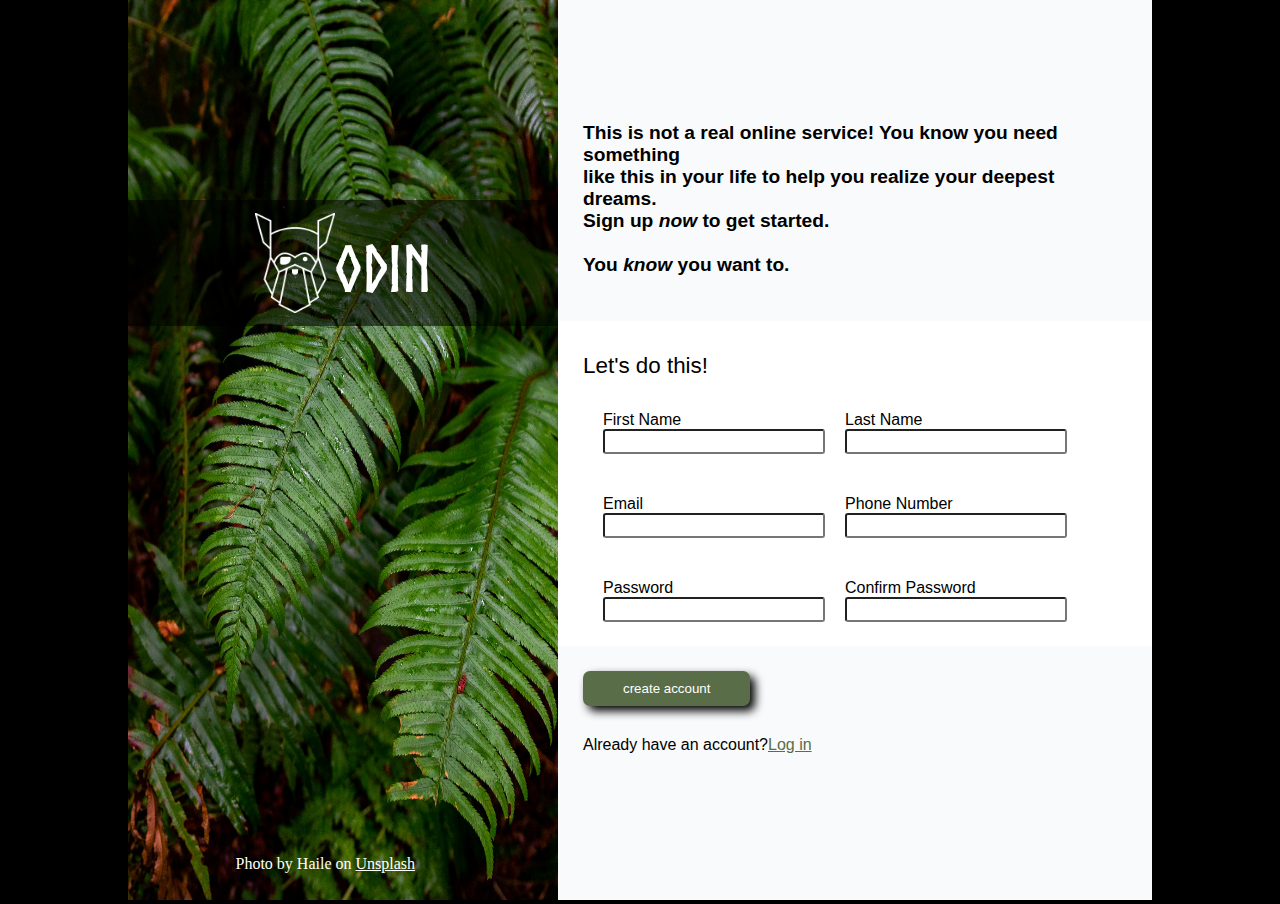
==== index.html @ f2701062 "cant get javascript form validation to work" ====
<!DOCTYPE html>
<html lang="en">
<head>
    <meta charset="UTF-8">
    <meta name="viewport" content="width=device-width, initial-scale=1.0">
    <link rel="stylesheet" href="style.css">
    <link rel="icon" href="favicon/favicon.ico">
    <title>Sign Up Form</title>
</head>
<body>
    <section class="form">
    <header>
    <div class="sideImage">
        <img class="west" src="/images/west.jpg" alt="picture of leaf from the rainforest">
        <div class="banner">
            <img class="odinLogo" src="/images/odinLogo.png" alt="Odin logo">
            <p>ODIN</p>
        </div>
        <div class="imageCredits"><p>Photo by Haile on <a href="https://unsplash.com/photos/green-leaf-plant-in-close-up-photography-25xggax4bSA" target="_blank">Unsplash</a></p></div>
    </div>
    </header>
    <main class="main">
        <div class="mainText">This is not a real online service! You know you need something</br> like this in your life to help you realize your deepest dreams.</br> Sign up <em>now</em> to get started. </br></br>You <em>know</em> you want to.</div>
        <form id="form">
            <section class="formInfo">
                <div class="heading">Let's do this!</div>
            <div class="formInput">
                <div class="userName">
                    <div>
                        <label for="firstName">First Name</label>
                        <input type="text" id="firstName" name="firstName" required>
                        <div class="error"></div>
                    </div>
                    <div>
                        <label for="lastName">Last Name</label>
                        <input type="text" id="lastName" name="lastName" required>
                        <div class="error"></div>
                    </div>
                </div>
                <div class="emailPhone">
                    <div>
                        <label for="email">Email</label>
                        <input type="email" id="email" name="email" required>
                        <div class="error"></div>
                    </div>
                    <div>
                        <label for="phone">Phone Number</label>
                        <input id="phone" type="text" class="phoneNumber" required>
                        <div class="error"></div>
                    </div>
                </div>
                <div class="passwords">
                    <div>
                        <label for="password">Password</label>
                        <input type="password" id="password" name="password" required>
                        <div class="error"></div>
                    </div>
                    <div>
                        <label for="confirmPassword">Confirm Password</label>
                        <input type="password" id="confirmPassword" name="confirmPassword" required>
                        <div class="error"></div>
                    </div>
                </div>
            </div>
            </section>
        
        <div class="signUpBtn">
                <div>
                    <button class="btn" value="submit"type="submit" href="/account.html" target="_blank">create account </button> 
                </div>
            <div class="logIn">
                <p>Already have an account?<a href="/account.html"  target="_blank">Log in</a></p>
            </div>
        </div>
        </form>
    </main>
</section>
    <script src="script.js"></script>
</body>
</html>
---- style.css ----
*{
    margin: 0;
    padding: 0;
}
@font-face {
    font-family: myFirstFont;
    src: url(/fonts/Norse-Bold.otf);
  }
body{
    
    
    background-color: black;
}


/* COVERS THE IMAGE */
header{
    padding: 0;
    margin: 0;
}
.form{
    background-color: white;
    display: flex;
    margin: auto;
    width: 80%;
    height: 100vh
}
.sideImage {
    position: relative;
    display: inline-block;
  }
.west{
    display: block;
    width: 430px;
    height: 100vh;

}
.odinLogo{
    width: 80px;
    height: 100px;
    top: 25%;
}
.banner{
    background: rgba(0, 0, 0, 0.55);
    position: absolute;
    width: 100%;
    display: flex;
    justify-content: center;
    align-items: center;
    top: 200px;
    padding: 13px 0px;

    /*
    display:flex;
    position: absolute;
    background-color: rgba(0, 0, 0, 0.6);
    justify-content: center;
    color: white;
    top: 30%; 
    left: 50%;
    width: 430px;
    height: 75px;
    padding: 20px 0;
    transform: translate(-50%, -50%); 
    */
}
.banner p{
    text-align: center;
    font-family: myFirstFont;
    font-size: 4rem;
    padding-top: 10px;
    color: white;
}
.imageCredits{
    position: absolute;
    top: 95%;
    left: 25%;
    color: white;
    padding: 0;
}
.imageCredits a {
    color: white;
}

/* FORM */

.main{
    background-color: rgb(249,250,251);
    display: flex;
    flex-direction: column;
    justify-content: center;
    width: 100%;
    gap: 20px;
}
.mainText{
    padding: 25px;
    font-size: 1.2rem;
    font-weight: 550;
    font-family:Arial, Helvetica, sans-serif;
}
.formInfo{
    background-color: white;
    height: 275px;
    font-family:Arial, Helvetica, sans-serif;
    padding: 25px;
}
.heading{
    font-size: 1.4rem;
    font-weight: 520;
    padding: 7px 0;
}
.formInput{
    display: flex;
    flex-direction: column;
    justify-content: space-between;
    gap: 40px;
    padding: 25px 0;
}
.formInput div {
    display: flex;
    padding: 0 10px;
}
.formInput div div {
    display: flex;
    flex-direction: column;
}
input{
    display: flex;
    flex-direction: column;
    width: 200px;
    padding: 3px 9px;
    border-radius: 3px;
}
input:focus {
    border: 1px solid rgb(0, 150, 255);
	border-radius: 3px;
    padding: 5px 11px;
}  
  .error{
    margin-top: 1px;
    color: red;
    font-style: italic;
  }

/* SIGN UP BTN*/

.signUpBtn{
    display: flex;
    padding: 25px;
    gap: 30px;
    flex-direction: column;
    margin-bottom: 25px;
}
.btn{
    background-color: rgb(89,109,72);
    padding: 10px 40px;
    border-radius: 7px;
    border: none;
    box-shadow: 5px 5px 10px black;
    color: white;
    cursor: pointer;
    
}
.logIn{
    font-size: 1rem;
    font-weight: 520;
    font-family:Arial, Helvetica, sans-serif;
}
.logIn a{
 color: rgb(89,109,72);
}
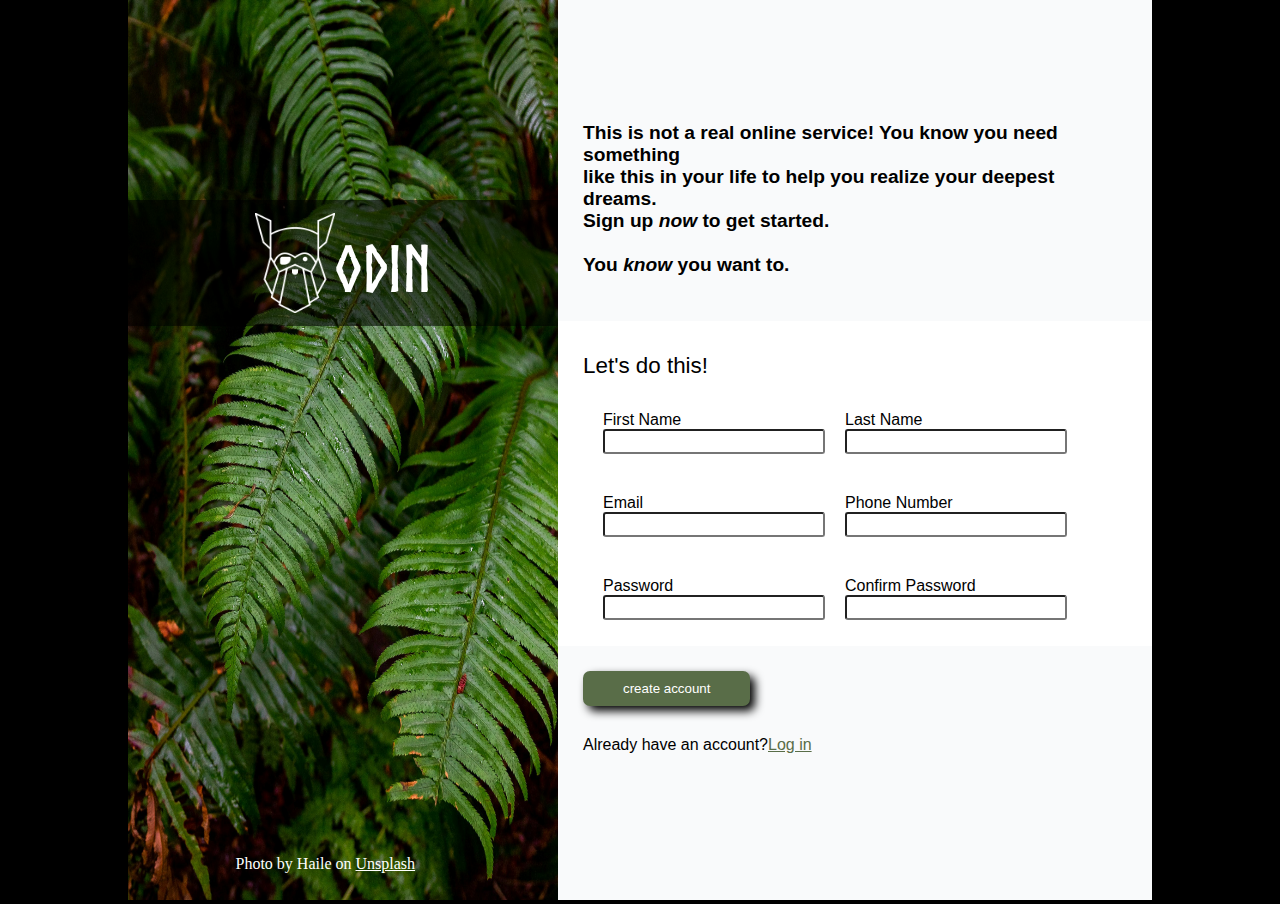
==== commit 0d4f2447: "added all needed elements for form validation to javascript" ====
--- a/index.html
+++ b/index.html
@@ -29,36 +29,36 @@
                     <div>
                         <label for="firstName">First Name</label>
                         <input type="text" id="firstName" name="firstName" required>
-                        <div class="error"></div>
+                        <span id="firstNameError" class="error-message"></span>
                     </div>
                     <div>
                         <label for="lastName">Last Name</label>
                         <input type="text" id="lastName" name="lastName" required>
-                        <div class="error"></div>
+                        <span id="lastNameError" class="error-message"></span>
                     </div>
                 </div>
                 <div class="emailPhone">
                     <div>
                         <label for="email">Email</label>
                         <input type="email" id="email" name="email" required>
-                        <div class="error"></div>
+                        <span id="emailError" class="error-message"></span>
                     </div>
                     <div>
                         <label for="phone">Phone Number</label>
                         <input id="phone" type="text" class="phoneNumber" required>
-                        <div class="error"></div>
+                        <span id="phoneError" class="error-message"></span>
                     </div>
                 </div>
                 <div class="passwords">
                     <div>
                         <label for="password">Password</label>
                         <input type="password" id="password" name="password" required>
-                        <div class="error"></div>
+                        <span id="passwordError" class="error-message"></span>
                     </div>
                     <div>
                         <label for="confirmPassword">Confirm Password</label>
                         <input type="password" id="confirmPassword" name="confirmPassword" required>
-                        <div class="error"></div>
+                        <span id="confirmPasswordError" class="error-message"></span>
                     </div>
                 </div>
             </div>
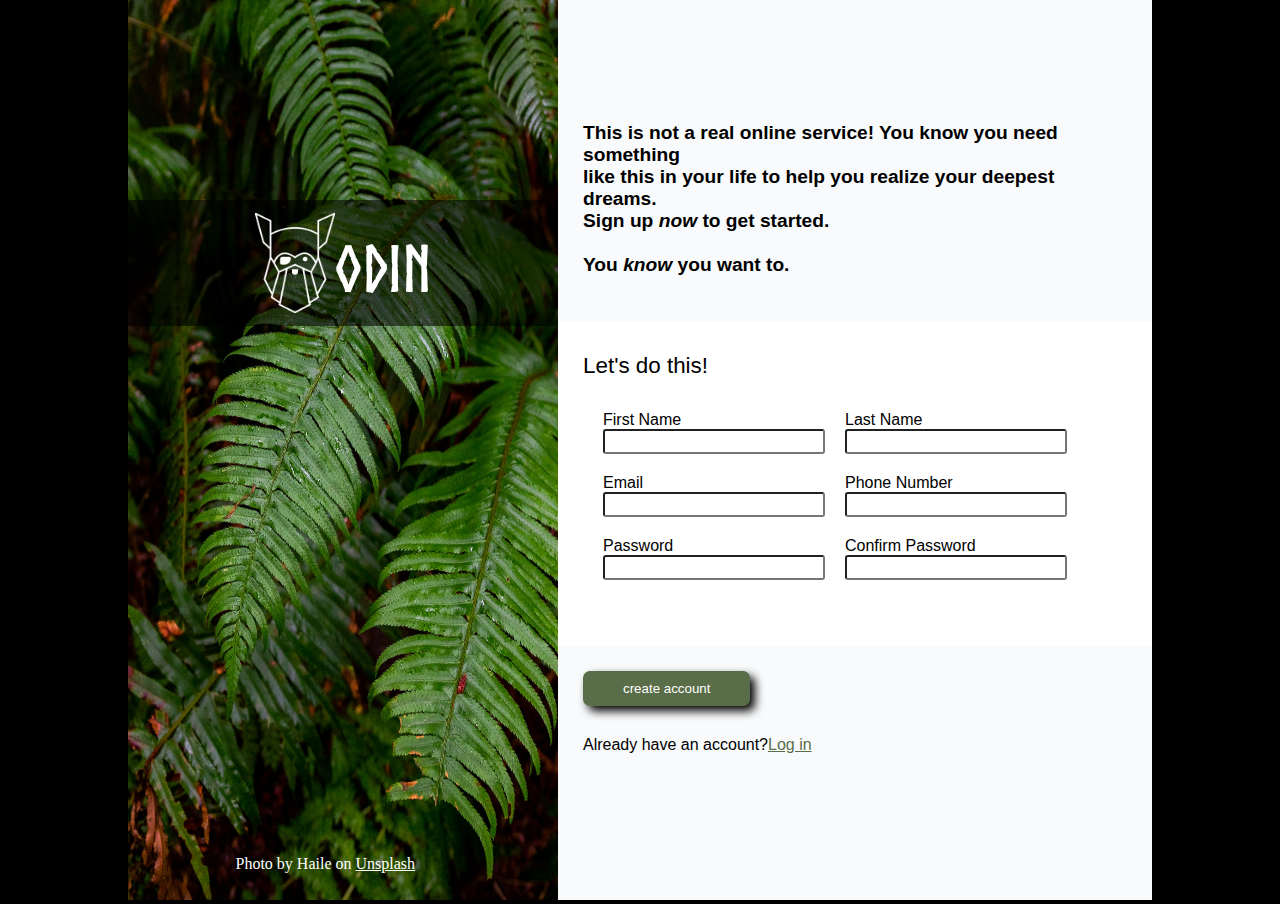
==== commit 7f0a8aa2: "got it working just need a few more adjustments" ====
--- a/index.html
+++ b/index.html
@@ -21,52 +21,53 @@
     </header>
     <main class="main">
         <div class="mainText">This is not a real online service! You know you need something</br> like this in your life to help you realize your deepest dreams.</br> Sign up <em>now</em> to get started. </br></br>You <em>know</em> you want to.</div>
-        <form id="form">
+        <form action="/" method="GET" id="form">
             <section class="formInfo">
                 <div class="heading">Let's do this!</div>
             <div class="formInput">
                 <div class="userName">
                     <div>
                         <label for="firstName">First Name</label>
-                        <input type="text" id="firstName" name="firstName" required>
-                        <span id="firstNameError" class="error-message"></span>
+                        <input type="text" id="firstName" name="firstName">
+                        <span id="firstNameError" class="error-msg aria-live"></span>
                     </div>
                     <div>
                         <label for="lastName">Last Name</label>
-                        <input type="text" id="lastName" name="lastName" required>
-                        <span id="lastNameError" class="error-message"></span>
+                        <input type="text" id="lastName" name="lastName">
+                        <span id="lastNameError" class="error-msg aria-live"></span>
                     </div>
                 </div>
                 <div class="emailPhone">
                     <div>
                         <label for="email">Email</label>
-                        <input type="email" id="email" name="email" required>
-                        <span id="emailError" class="error-message"></span>
+                        <input type="email" id="email" name="email">
+                        <span id="emailError" class="error-msg aria-live"></span>
                     </div>
                     <div>
                         <label for="phone">Phone Number</label>
-                        <input id="phone" type="text" class="phoneNumber" required>
-                        <span id="phoneError" class="error-message"></span>
+                        <input id="phone" type="text" class="phoneNumber">
+                        <span id="phoneError" class="error-msg aria-live"></span>
                     </div>
                 </div>
                 <div class="passwords">
                     <div>
                         <label for="password">Password</label>
-                        <input type="password" id="password" name="password" required>
-                        <span id="passwordError" class="error-message"></span>
+                        <input type="password" id="password" name="password">
+                        <span id="passwordError" class="error-msg aria-live"></span>
                     </div>
                     <div>
                         <label for="confirmPassword">Confirm Password</label>
-                        <input type="password" id="confirmPassword" name="confirmPassword" required>
-                        <span id="confirmPasswordError" class="error-message"></span>
+                        <input type="password" id="confirmPassword" name="confirmPassword" >
+                        <span id="confirmPasswordError" class="error-msg aria-live"></span>
                     </div>
                 </div>
             </div>
             </section>
         
         <div class="signUpBtn">
-                <div>
+                <div class="signUp">
                     <button class="btn" value="submit"type="submit" href="/account.html" target="_blank">create account </button> 
+                    <span class="thankYou"></span>
                 </div>
             <div class="logIn">
                 <p>Already have an account?<a href="/account.html"  target="_blank">Log in</a></p>
--- a/style.css
+++ b/style.css
@@ -113,7 +113,7 @@
     display: flex;
     flex-direction: column;
     justify-content: space-between;
-    gap: 40px;
+    gap: 20px;
     padding: 25px 0;
 }
 .formInput div {
@@ -140,6 +140,9 @@
     margin-top: 1px;
     color: red;
     font-style: italic;
+  }
+  .error-message{
+    color: red;
   }
 
 /* SIGN UP BTN*/
@@ -168,4 +171,4 @@
 }
 .logIn a{
  color: rgb(89,109,72);
-}+}
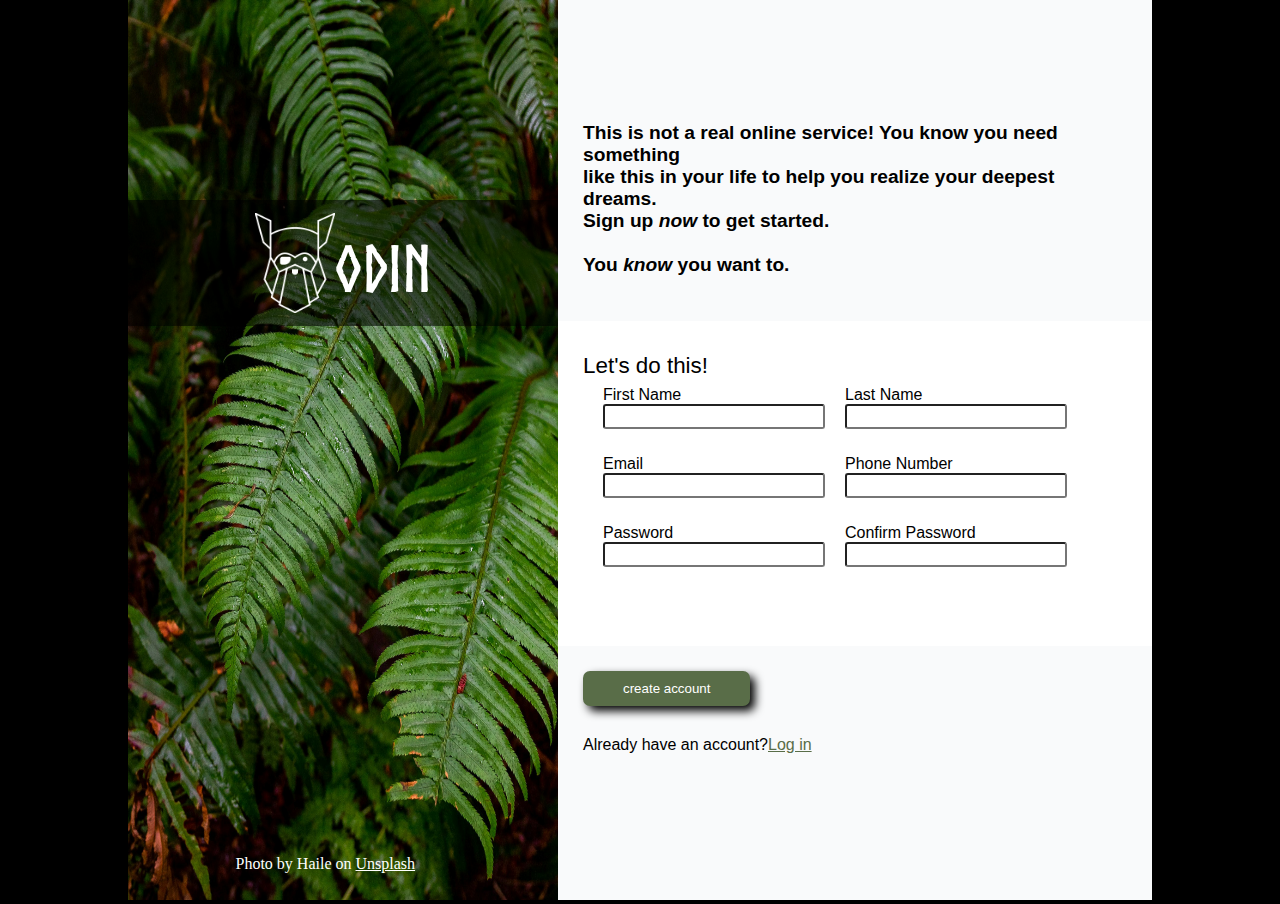
==== commit 3a5e1166: "figured out what i needed" ====
--- a/index.html
+++ b/index.html
@@ -21,53 +21,52 @@
     </header>
     <main class="main">
         <div class="mainText">This is not a real online service! You know you need something</br> like this in your life to help you realize your deepest dreams.</br> Sign up <em>now</em> to get started. </br></br>You <em>know</em> you want to.</div>
-        <form action="/" method="GET" id="form">
+        <form id="form">
             <section class="formInfo">
                 <div class="heading">Let's do this!</div>
             <div class="formInput">
                 <div class="userName">
                     <div>
                         <label for="firstName">First Name</label>
-                        <input type="text" id="firstName" name="firstName">
-                        <span id="firstNameError" class="error-msg aria-live"></span>
+                        <input type="text" id="firstName" name="firstName" required>
+                        <div class="error"></div>
                     </div>
                     <div>
                         <label for="lastName">Last Name</label>
-                        <input type="text" id="lastName" name="lastName">
-                        <span id="lastNameError" class="error-msg aria-live"></span>
+                        <input type="text" id="lastName" name="lastName" required>
+                        <div class="error"></div>
                     </div>
                 </div>
                 <div class="emailPhone">
                     <div>
                         <label for="email">Email</label>
-                        <input type="email" id="email" name="email">
-                        <span id="emailError" class="error-msg aria-live"></span>
+                        <input type="email" id="email" name="email" required>
+                        <div class="error"></div>
                     </div>
                     <div>
                         <label for="phone">Phone Number</label>
-                        <input id="phone" type="text" class="phoneNumber">
-                        <span id="phoneError" class="error-msg aria-live"></span>
+                        <input id="phone" type="text" class="phoneNumber" required>
+                        <div class="error"></div>
                     </div>
                 </div>
                 <div class="passwords">
                     <div>
                         <label for="password">Password</label>
-                        <input type="password" id="password" name="password">
-                        <span id="passwordError" class="error-msg aria-live"></span>
+                        <input type="password" id="password" name="password" required>
+                        <div class="error"></div>
                     </div>
                     <div>
                         <label for="confirmPassword">Confirm Password</label>
-                        <input type="password" id="confirmPassword" name="confirmPassword" >
-                        <span id="confirmPasswordError" class="error-msg aria-live"></span>
+                        <input type="password" id="confirmPassword" name="confirmPassword" required>
+                        <div class="error"></div>
                     </div>
                 </div>
             </div>
             </section>
         
         <div class="signUpBtn">
-                <div class="signUp">
-                    <button class="btn" value="submit"type="submit" href="/account.html" target="_blank">create account </button> 
-                    <span class="thankYou"></span>
+                <div>
+                    <button class="btn" id="submit" value="submit"type="submit" href="/account.html" target="_blank">create account </button> 
                 </div>
             <div class="logIn">
                 <p>Already have an account?<a href="/account.html"  target="_blank">Log in</a></p>
--- a/style.css
+++ b/style.css
@@ -113,8 +113,7 @@
     display: flex;
     flex-direction: column;
     justify-content: space-between;
-    gap: 20px;
-    padding: 25px 0;
+    gap: 25px;
 }
 .formInput div {
     display: flex;
@@ -140,9 +139,6 @@
     margin-top: 1px;
     color: red;
     font-style: italic;
-  }
-  .error-message{
-    color: red;
   }
 
 /* SIGN UP BTN*/
@@ -171,4 +167,4 @@
 }
 .logIn a{
  color: rgb(89,109,72);
-}
+}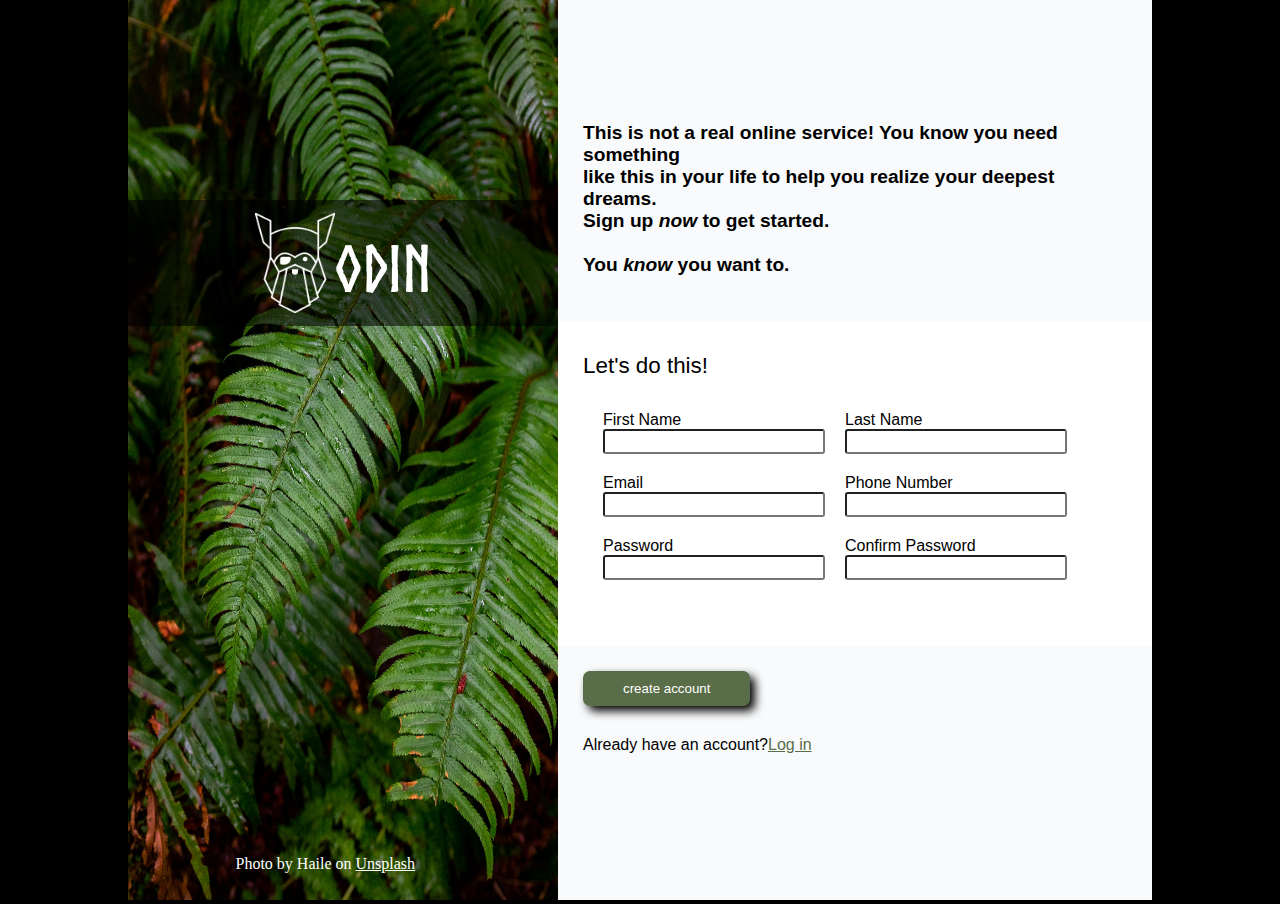
==== commit 00e16bd5: "finished project" ====
--- a/index.html
+++ b/index.html
@@ -21,44 +21,44 @@
     </header>
     <main class="main">
         <div class="mainText">This is not a real online service! You know you need something</br> like this in your life to help you realize your deepest dreams.</br> Sign up <em>now</em> to get started. </br></br>You <em>know</em> you want to.</div>
-        <form id="form">
+        <form action="/" method="GET" id="form">
             <section class="formInfo">
                 <div class="heading">Let's do this!</div>
             <div class="formInput">
                 <div class="userName">
                     <div>
                         <label for="firstName">First Name</label>
-                        <input type="text" id="firstName" name="firstName" required>
-                        <div class="error"></div>
+                        <input type="text" id="firstName" name="firstName">
+                        <span id="firstNameError" class="error-msg aria-live"></span>
                     </div>
                     <div>
                         <label for="lastName">Last Name</label>
-                        <input type="text" id="lastName" name="lastName" required>
-                        <div class="error"></div>
+                        <input type="text" id="lastName" name="lastName">
+                        <span id="lastNameError" class="error-msg aria-live"></span>
                     </div>
                 </div>
                 <div class="emailPhone">
                     <div>
                         <label for="email">Email</label>
-                        <input type="email" id="email" name="email" required>
-                        <div class="error"></div>
+                        <input type="email" id="email" name="email">
+                        <span id="emailError" class="error-msg aria-live"></span>
                     </div>
                     <div>
                         <label for="phone">Phone Number</label>
-                        <input id="phone" type="text" class="phoneNumber" required>
-                        <div class="error"></div>
+                        <input id="phone" type="text" class="phoneNumber">
+                        <span id="phoneError" class="error-msg aria-live"></span>
                     </div>
                 </div>
                 <div class="passwords">
                     <div>
                         <label for="password">Password</label>
-                        <input type="password" id="password" name="password" required>
-                        <div class="error"></div>
+                        <input type="password" id="password" name="password">
+                        <span id="passwordError" class="error-msg aria-live"></span>
                     </div>
                     <div>
                         <label for="confirmPassword">Confirm Password</label>
-                        <input type="password" id="confirmPassword" name="confirmPassword" required>
-                        <div class="error"></div>
+                        <input type="password" id="confirmPassword" name="confirmPassword" >
+                        <span id="confirmPasswordError" class="error-msg aria-live"></span>
                     </div>
                 </div>
             </div>
@@ -66,7 +66,7 @@
         
         <div class="signUpBtn">
                 <div>
-                    <button class="btn" id="submit" value="submit"type="submit" href="/account.html" target="_blank">create account </button> 
+                    <button class="btn" value="submit"type="submit">create account </button> 
                 </div>
             <div class="logIn">
                 <p>Already have an account?<a href="/account.html"  target="_blank">Log in</a></p>
--- a/style.css
+++ b/style.css
@@ -113,7 +113,8 @@
     display: flex;
     flex-direction: column;
     justify-content: space-between;
-    gap: 25px;
+    gap: 20px;
+    padding: 25px 0;
 }
 .formInput div {
     display: flex;
@@ -139,6 +140,9 @@
     margin-top: 1px;
     color: red;
     font-style: italic;
+  }
+  .error-message{
+    color: red;
   }
 
 /* SIGN UP BTN*/
@@ -167,4 +171,4 @@
 }
 .logIn a{
  color: rgb(89,109,72);
-}+}
